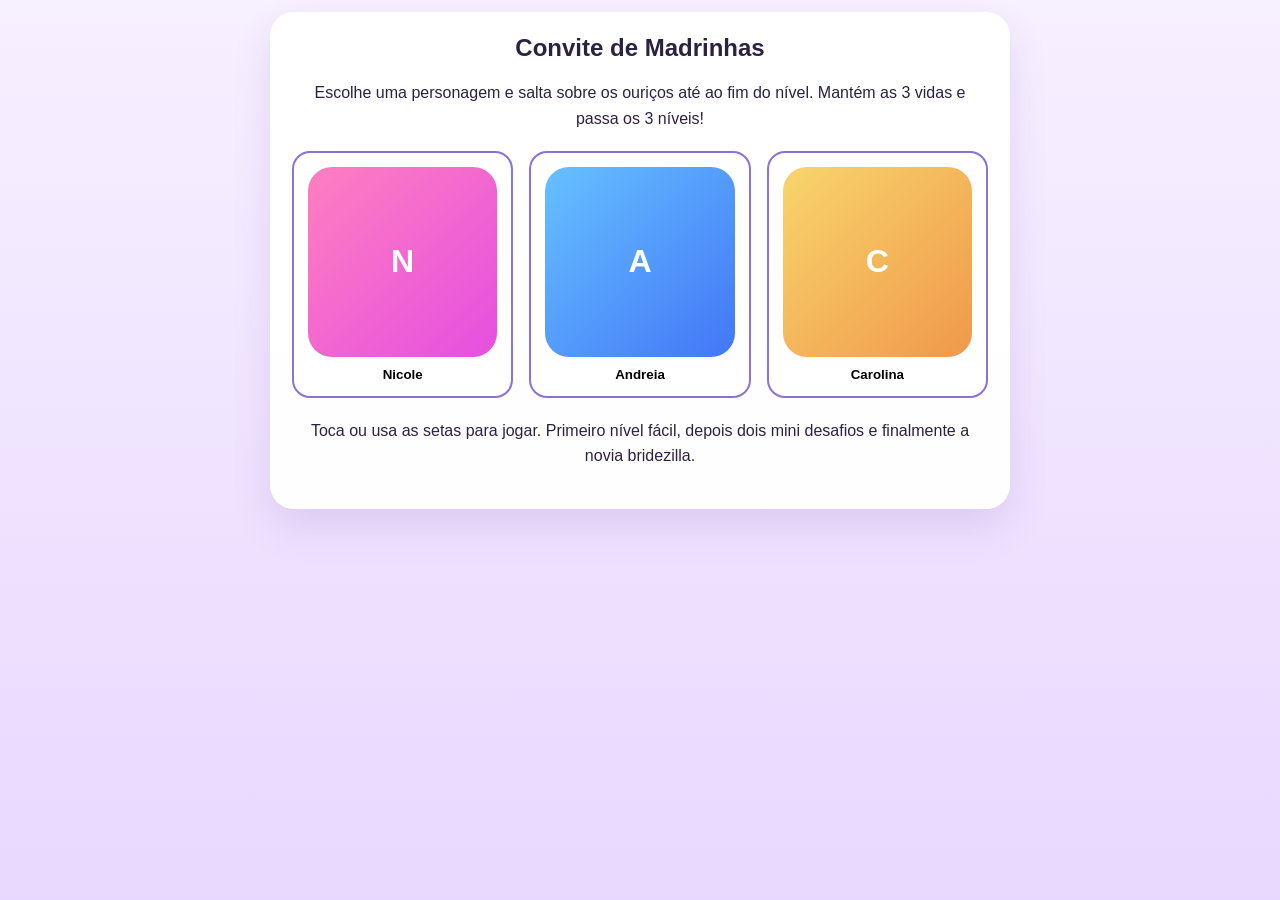
==== index.html @ b051f5a9 "Add files via upload" ====
<!DOCTYPE html>
<html lang="pt">
<head>
  <meta charset="UTF-8" />
  <meta name="viewport" content="width=device-width, initial-scale=1.0, maximum-scale=1.0, user-scalable=no" />
  <title>Convite Madrinhas</title>
  <link rel="stylesheet" href="style.css?v=2" />
</head>
<body>
  <main class="game-shell">
    <section id="screen-start" class="screen active">
      <div class="card">
        <h1>Convite de Madrinhas</h1>
        <p>Escolhe uma personagem e salta sobre os ouriços até ao fim do nível. Mantém as 3 vidas e passa os 3 níveis!</p>
        <div class="avatar-grid" id="character-select">
          <button class="avatar-button" data-character="Nicole">
            <div class="avatar avatar-nicole">N</div>
            <span>Nicole</span>
          </button>
          <button class="avatar-button" data-character="Andreia">
            <div class="avatar avatar-andreia">A</div>
            <span>Andreia</span>
          </button>
          <button class="avatar-button" data-character="Carolina">
            <div class="avatar avatar-carolina">C</div>
            <span>Carolina</span>
          </button>
        </div>
        <p class="hint">Toca ou usa as setas para jogar. Primeiro nível fácil, depois dois mini desafios e finalmente a novia bridezilla.</p>
      </div>
    </section>

    <section id="screen-game" class="screen">
      <div class="hud">
        <div><strong>Jogadora:</strong> <span id="player-name">-</span></div>
        <div><strong>Nível:</strong> <span id="level-number">1</span></div>
        <div><strong>Vidas:</strong> <span id="lives">3</span></div>
        <div><strong>Pontos:</strong> <span id="score">0</span></div>
      </div>
      <div id="level-background" class="level-background">
        <div class="photo-placeholder" id="photo-caption">Foto da noiva com a amiga</div>
        <div id="game-area" class="game-area">
          <div id="player" class="player"></div>
        </div>
      </div>
      <div class="controls">
        <button data-action="up">↑</button>
        <div>
          <button data-action="left">←</button>
          <button data-action="down">↓</button>
          <button data-action="right">→</button>
        </div>
      </div>
    </section>

    <section id="screen-message" class="screen">
      <div class="card message-card">
        <h2 id="message-title">Mensagem</h2>
        <p id="message-text">Texto do jogo</p>
        <div class="message-actions" id="message-actions"></div>
      </div>
    </section>
  </main>

  <script src="script.js?v=2"></script>
</body>
</html>
---- style.css ----
:root {
  color-scheme: light;
  font-family: 'Segoe UI', Tahoma, Geneva, Verdana, sans-serif;
  background: #f2eef8;
  color: #2d2140;
}
* {
  box-sizing: border-box;
}
body {
  margin: 0;
  min-height: 100vh;
  height: 100vh;
  display: flex;
  align-items: stretch;
  justify-content: center;
  padding: 0;
  background: linear-gradient(180deg, #f7f0ff 0%, #e8d8ff 100%);
}
.game-shell {
  width: min(100%, 760px);
  max-width: 760px;
  min-height: 100vh;
  display: flex;
  flex-direction: column;
  justify-content: flex-start;
  padding: 12px 10px 16px;
}
.screen {
  display: none;
}
.screen.active {
  display: block;
}
.card {
  background: rgba(255,255,255,.98);
  border-radius: 24px;
  padding: 22px;
  box-shadow: 0 18px 40px rgba(89,45,146,.12);
  text-align: center;
}
h1, h2 {
  margin: 0 0 18px;
}
p {
  margin: 0 0 18px;
  line-height: 1.6;
}
.avatar-grid {
  display: grid;
  grid-template-columns: repeat(3, minmax(0, 1fr));
  gap: 16px;
  margin: 20px 0;
}
.avatar-button {
  border: 2px solid #8b72d9;
  border-radius: 18px;
  background: #fff;
  padding: 14px;
  cursor: pointer;
  transition: transform .18s ease, box-shadow .18s ease, background .18s ease;
}
.avatar-button:hover,
.avatar-button:focus {
  transform: translateY(-2px);
  box-shadow: 0 10px 24px rgba(112,82,209,.16);
  background: #f9f5ff;
}
.avatar-button,
.controls button,
.message-actions button {
  touch-action: manipulation;
  -webkit-tap-highlight-color: transparent;
}
.avatar-button span {
  display: block;
  margin-top: 10px;
  font-weight: 700;
}
.avatar {
  width: 100%;
  aspect-ratio: 1;
  border-radius: 24px;
  display: grid;
  align-items: center;
  justify-items: center;
  font-size: 32px;
  color: white;
  font-weight: 800;
}
.avatar-nicole { background: linear-gradient(135deg, #ff7fbf, #e54fe0); }
.avatar-andreia { background: linear-gradient(135deg, #66c1ff, #4276f6); }
.avatar-carolina { background: linear-gradient(135deg, #f8d56c, #f0984b); }
.hud {
  display: flex;
  gap: 12px;
  flex-wrap: wrap;
  justify-content: space-between;
  margin-bottom: 14px;
  padding: 12px 16px;
  background: rgba(255,255,255,.88);
  border-radius: 18px;
  border: 1px solid rgba(141,115,255,.17);
}
.level-background {
  position: relative;
  min-height: calc(100vh - 220px);
  max-height: calc(100vh - 180px);
  border-radius: 24px;
  overflow: hidden;
  border: 2px solid rgba(142,112,235,.2);
  background: linear-gradient(135deg, #ffe5ff 0%, #f9f1ff 40%, #d7c5ff 100%);
}
.photo-placeholder {
  position: absolute;
  top: 14px;
  left: 14px;
  right: 14px;
  padding: 12px 16px;
  background: rgba(255,255,255,.92);
  border-radius: 18px;
  font-weight: 700;
  border: 1px solid rgba(141,115,255,.18);
  z-index: 10;
}
.game-area {
  position: relative;
  min-height: calc(100vh - 320px);
  width: 100%;
  margin-top: 70px;
  overflow: hidden;
  background: rgba(255,255,255,.48);
  border-radius: 22px;
  border: 1px dashed rgba(141,115,255,.22);
}
.world {
  position: absolute;
  top: 0;
  left: 0;
  height: 100%;
  transform: translateX(0);
  transition: transform 0.05s linear;
}
.player, .collectible, .obstacle, .boss, .mine, .spike, .goal, .platform {
  position: absolute;
  width: 52px;
  height: 52px;
  border-radius: 16px;
}
.player {
  width: 72px;
  height: 72px;
  background: radial-gradient(circle at top, #ffffff 0%, #f8e1ff 45%, #c285ff 100%);
  border: 3px solid #8a52d9;
  display: grid;
  place-items: center;
  border-radius: 50%;
  font-weight: 900;
  font-size: 28px;
  color: #2d1345;
  box-shadow: 0 16px 28px rgba(119, 63, 193, 0.2);
  z-index: 20;
}
.player-nicole {
  background: linear-gradient(135deg, #ff7fbf, #e54fe0);
  color: #fff;
  border-color: #d93ce8;
}
.player-andreia {
  background: linear-gradient(135deg, #66c1ff, #4276f6);
  color: #fff;
  border-color: #2f5fec;
}
.player-carolina {
  background: linear-gradient(135deg, #f8d56c, #f0984b);
  color: #4b2a0f;
  border-color: #e58134;
}
.platform {
  background: #8b72d9;
  height: 28px;
  border-radius: 14px;
}
.spike {
  width: 36px;
  height: 42px;
  background: #ff6f6f;
  border-radius: 14px 14px 0 0;
  text-align: center;
  font-size: 28px;
  display: grid;
  place-items: center;
}
.goal {
  width: 48px;
  height: 48px;
  background: #ffe15d;
  border: 2px solid #ffb84d;
  border-radius: 18px;
  display: grid;
  place-items: center;
  font-size: 24px;
}
.poster, .photo-frame {
  position: absolute;
  border-radius: 18px;
  background: rgba(255,255,255,0.9);
  box-shadow: 0 10px 22px rgba(0,0,0,0.08);
  border: 2px solid rgba(255,255,255,0.75);
}
.poster {
  width: 120px;
  height: 140px;
  background: linear-gradient(180deg, #fefefe 0%, #f8f3ff 100%);
}
.poster::before {
  content: '';
  position: absolute;
  top: 12px;
  left: 12px;
  right: 12px;
  height: 12px;
  background: #d3b9ff;
  border-radius: 8px;
}
.poster-text {
  position: absolute;
  bottom: 12px;
  left: 12px;
  right: 12px;
  font-size: 12px;
  line-height: 1.2;
  color: #4b2a70;
  text-align: center;
}
.photo-frame {
  width: 100px;
  height: 88px;
  border: 3px solid #ffffff;
  background: linear-gradient(135deg, #fdf3c8, #fff0c0);
}
.photo-frame::after {
  content: 'Foto';
  position: absolute;
  inset: 0;
  display: grid;
  place-items: center;
  font-size: 14px;
  color: #8a52d9;
  opacity: 0.8;
}
.red-carpet {
  position: absolute;
  left: 0;
  bottom: 0;
  width: 100%;
  height: 18px;
  background: linear-gradient(180deg, #d30000 0%, #8f0000 100%);
  box-shadow: inset 0 0 12px rgba(0,0,0,0.25);
}
.bride {
  width: 56px;
  height: 78px;
  border-radius: 24px;
  background: linear-gradient(180deg, #ffffff 0%, #f6f0ff 100%);
  border: 3px solid #ffe5f3;
  display: grid;
  place-items: center;
  font-size: 32px;
  color: #d73ce8;
  box-shadow: 0 12px 22px rgba(119, 63, 193, 0.18);
}
.collectible {
  background: linear-gradient(135deg, #fffc9f, #ffcad4);
  border: 2px dashed #ff8bbd;
}
.photo-block {
  width: 110px;
  height: 110px;
  position: absolute;
  border-radius: 20px;
  background: rgba(255,255,255,0.95);
  border: 2px solid rgba(141,115,255,.25);
  box-shadow: 0 10px 25px rgba(100, 51, 155, 0.12);
  color: #4b2a70;
  font-size: 12px;
  display: grid;
  place-items: center;
  text-align: center;
  padding: 12px;
}
.mine {
  background: linear-gradient(135deg, #ff6f6f, #d91266);
  border: 2px solid #a5335d;
  display: grid;
  place-items: center;
  font-size: 22px;
  z-index: 15;
}
.wall {
  position: absolute;
  background: linear-gradient(180deg, #9260df 0%, #6b3ec7 100%);
  border: 2px solid #5a27b6;
  border-radius: 12px;
  z-index: 10;
}
.spring {
  position: absolute;
  width: 44px;
  height: 18px;
  background: linear-gradient(180deg, #ffd84b 0%, #ffb400 100%);
  border-radius: 12px;
  border: 2px solid #e58b00;
  display: grid;
  place-items: center;
  font-size: 20px;
  color: #7a4200;
  z-index: 12;
}
.obstacle {
  background: linear-gradient(135deg, #f4b8ff, #c877e6);
  border: 2px solid #8f53d3;
}
.boss {
  width: 76px;
  height: 76px;
  border-radius: 22px;
  background: linear-gradient(135deg, #ff8b5d, #d9216b);
  border: 3px solid #7f1b52;
  display: grid;
  place-items: center;
  color: #fff;
  font-size: 14px;
  text-align: center;
  padding: 8px;
}
.controls {
  margin-top: 16px;
  display: grid;
  gap: 8px;
  justify-items: center;
}
.controls button {
  border: none;
  background: #8b72d9;
  color: white;
  width: 58px;
  height: 58px;
  border-radius: 16px;
  font-size: 22px;
  cursor: pointer;
  transition: transform .15s ease, background .15s ease;
}
.controls button:hover {
  transform: translateY(-2px);
  background: #7754d8;
}
.message-card {
  max-width: 520px;
}
.message-actions {
  display: flex;
  flex-wrap: wrap;
  gap: 12px;
  justify-content: center;
  margin-top: 18px;
}
.message-actions button {
  border: none;
  border-radius: 14px;
  padding: 14px 20px;
  background: #6b59f1;
  color: white;
  font-weight: 700;
  cursor: pointer;
}
.message-actions button.secondary {
  background: #d3c2ff;
  color: #3c2170;
}
@media (max-width: 640px) {
  body { padding: 0; }
  .game-shell { padding: 8px 8px 12px; }
  .card { padding: 16px; }
  .avatar-grid { grid-template-columns: 1fr; }
  .avatar-button { padding: 12px; }
  .hud { flex-direction: column; gap: 8px; }
  .hud div { font-size: 13px; }
  .level-background { min-height: calc(100vh - 240px); max-height: calc(100vh - 160px); }
  .photo-placeholder { font-size: 13px; padding: 10px 12px; }
  .game-area { min-height: calc(100vh - 360px); margin-top: 60px; }
  .player { width: 58px; height: 58px; font-size: 20px; }
  .photo-block { width: 86px; height: 86px; font-size: 10px; padding: 8px; }
  .mine { width: 44px; height: 44px; font-size: 18px; }
  .controls { gap: 10px; }
  .controls button { width: 72px; height: 72px; font-size: 22px; }
  .controls > div { display: grid; grid-template-columns: repeat(3, 1fr); gap: 6px; width: 100%; }
}
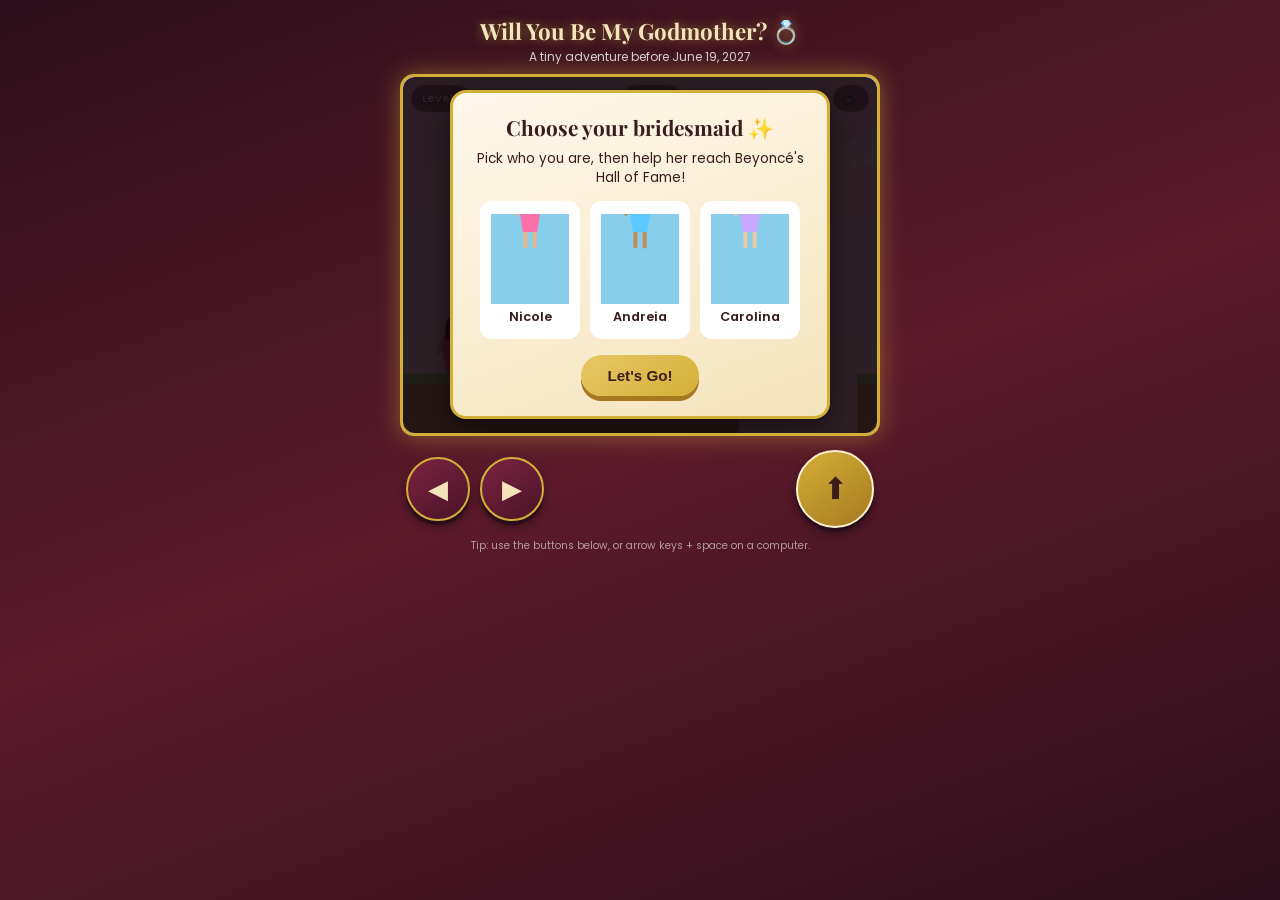
==== commit 05047523: "Rename godmother-quest.html to index.html" ====
--- a/index.html
+++ b/index.html
@@ -1,67 +1,784 @@
-<!DOCTYPE html>
-<html lang="pt">
-<head>
-  <meta charset="UTF-8" />
-  <meta name="viewport" content="width=device-width, initial-scale=1.0, maximum-scale=1.0, user-scalable=no" />
-  <title>Convite Madrinhas</title>
-  <link rel="stylesheet" href="style.css?v=2" />
-</head>
-<body>
-  <main class="game-shell">
-    <section id="screen-start" class="screen active">
-      <div class="card">
-        <h1>Convite de Madrinhas</h1>
-        <p>Escolhe uma personagem e salta sobre os ouriços até ao fim do nível. Mantém as 3 vidas e passa os 3 níveis!</p>
-        <div class="avatar-grid" id="character-select">
-          <button class="avatar-button" data-character="Nicole">
-            <div class="avatar avatar-nicole">N</div>
-            <span>Nicole</span>
-          </button>
-          <button class="avatar-button" data-character="Andreia">
-            <div class="avatar avatar-andreia">A</div>
-            <span>Andreia</span>
-          </button>
-          <button class="avatar-button" data-character="Carolina">
-            <div class="avatar avatar-carolina">C</div>
-            <span>Carolina</span>
-          </button>
-        </div>
-        <p class="hint">Toca ou usa as setas para jogar. Primeiro nível fácil, depois dois mini desafios e finalmente a novia bridezilla.</p>
-      </div>
-    </section>
-
-    <section id="screen-game" class="screen">
-      <div class="hud">
-        <div><strong>Jogadora:</strong> <span id="player-name">-</span></div>
-        <div><strong>Nível:</strong> <span id="level-number">1</span></div>
-        <div><strong>Vidas:</strong> <span id="lives">3</span></div>
-        <div><strong>Pontos:</strong> <span id="score">0</span></div>
-      </div>
-      <div id="level-background" class="level-background">
-        <div class="photo-placeholder" id="photo-caption">Foto da noiva com a amiga</div>
-        <div id="game-area" class="game-area">
-          <div id="player" class="player"></div>
-        </div>
-      </div>
-      <div class="controls">
-        <button data-action="up">↑</button>
-        <div>
-          <button data-action="left">←</button>
-          <button data-action="down">↓</button>
-          <button data-action="right">→</button>
-        </div>
-      </div>
-    </section>
-
-    <section id="screen-message" class="screen">
-      <div class="card message-card">
-        <h2 id="message-title">Mensagem</h2>
-        <p id="message-text">Texto do jogo</p>
-        <div class="message-actions" id="message-actions"></div>
-      </div>
-    </section>
-  </main>
-
-  <script src="script.js?v=2"></script>
-</body>
-</html>
+<!DOCTYPE html>
+<html lang="en">
+<head>
+<meta charset="UTF-8">
+<meta name="viewport" content="width=device-width, initial-scale=1.0, maximum-scale=1.0, user-scalable=no, viewport-fit=cover">
+<title>Will You Be My Godmother? 💍</title>
+<link rel="preconnect" href="https://fonts.googleapis.com">
+<link href="https://fonts.googleapis.com/css2?family=Playfair+Display:wght@600;700&family=Poppins:wght@400;600;700&display=swap" rel="stylesheet">
+<style>
+  :root{
+    --gold:#d4af37;
+    --gold-light:#f4e4bc;
+    --blush:#ffd6e8;
+    --deep:#3a1c1c;
+  }
+  *{box-sizing:border-box; -webkit-tap-highlight-color:transparent; user-select:none;}
+  html,body{
+    margin:0; padding:0; height:100%;
+    background:linear-gradient(160deg,#2b0f1a,#5c1a2b 50%,#2b0f1a);
+    font-family:'Poppins',sans-serif; color:#fff;
+    overflow:hidden; touch-action:none;
+  }
+  #app{
+    max-width:520px; margin:0 auto; height:100%;
+    display:flex; flex-direction:column; align-items:center;
+    justify-content:flex-start; position:relative;
+    padding:10px; min-height:100vh;
+  }
+  h1.title{
+    font-family:'Playfair Display',serif; font-size:1.4rem; text-align:center;
+    margin:6px 0 2px; color:var(--gold-light);
+    text-shadow:0 0 12px rgba(212,175,55,.6);
+  }
+  .subtitle{ font-size:.75rem; opacity:.8; text-align:center; margin-bottom:8px;}
+  #canvasWrap{
+    position:relative; width:100%; max-width:480px;
+    border-radius:14px; overflow:hidden;
+    border:3px solid var(--gold);
+    box-shadow:0 0 25px rgba(212,175,55,.45), inset 0 0 20px rgba(0,0,0,.4);
+  }
+  canvas{ display:block; width:100%; height:auto; background:#87ceeb; }
+  #hud{
+    position:absolute; top:8px; left:8px; right:8px;
+    display:flex; justify-content:space-between; align-items:center;
+    font-size:.7rem; font-weight:600; pointer-events:none;
+    text-shadow:0 1px 3px rgba(0,0,0,.7);
+  }
+  #hud .pill{
+    background:rgba(0,0,0,.45); border:1px solid rgba(212,175,55,.6);
+    padding:4px 10px; border-radius:20px;
+  }
+  #controls{
+    display:flex; justify-content:space-between; align-items:center;
+    width:100%; max-width:480px; margin-top:14px; padding:0 6px;
+  }
+  .dpad{ display:flex; gap:10px; }
+  .btn{
+    width:64px; height:64px; border-radius:50%;
+    background:linear-gradient(145deg,#7a2340,#4a1428);
+    border:2px solid var(--gold);
+    color:var(--gold-light); font-size:1.6rem;
+    display:flex; align-items:center; justify-content:center;
+    box-shadow:0 4px 0 #2b0c1a, 0 6px 10px rgba(0,0,0,.4);
+  }
+  .btn:active{ transform:translateY(3px); box-shadow:0 1px 0 #2b0c1a; }
+  .btn.jump{
+    width:78px; height:78px; font-size:1.9rem;
+    background:linear-gradient(145deg,var(--gold),#a6791f);
+    color:#3a1c1c; border-color:#fff4d6;
+  }
+  .hidden{ display:none !important; }
+  .overlay{
+    position:absolute; inset:0; z-index:20;
+    background:rgba(15,4,10,.88);
+    display:flex; flex-direction:column; align-items:center; justify-content:center;
+    padding:20px; text-align:center; gap:14px; border-radius:12px;
+  }
+  .card{
+    background:linear-gradient(160deg,#fff8ec,#f4e4bc);
+    color:#3a1c1c; border-radius:16px; padding:20px 18px;
+    width:100%; max-width:380px;
+    box-shadow:0 10px 30px rgba(0,0,0,.5);
+    border:3px solid var(--gold);
+  }
+  .card h2{ font-family:'Playfair Display',serif; margin:0 0 8px; font-size:1.3rem;}
+  .card p{ font-size:.85rem; line-height:1.4; margin:6px 0 14px;}
+  .charRow{ display:flex; gap:10px; justify-content:center; flex-wrap:wrap; }
+  .charCard{
+    background:#fff; border:3px solid transparent; border-radius:12px;
+    padding:10px 8px; width:100px; cursor:pointer;
+    transition:transform .15s, border-color .15s;
+  }
+  .charCard:active, .charCard.selected{ border-color:var(--gold); transform:scale(1.05); }
+  .charCard canvas{ width:100%; height:90px; }
+  .charCard span{ display:block; margin-top:4px; font-weight:600; font-size:.8rem; color:#3a1c1c;}
+  .goldBtn{
+    background:linear-gradient(145deg,#e8c766,var(--gold));
+    border:none; color:#3a1c1c; font-weight:700; font-size:.95rem;
+    padding:12px 26px; border-radius:30px; cursor:pointer;
+    box-shadow:0 5px 0 #a6791f;
+  }
+  .goldBtn:active{ transform:translateY(3px); box-shadow:0 2px 0 #a6791f; }
+  .polaroid{
+    background:#fff; padding:10px 10px 26px; border-radius:4px;
+    box-shadow:0 6px 14px rgba(0,0,0,.35); transform:rotate(-2deg);
+    width:210px; margin:0 auto 10px;
+  }
+  .polaroid .ph{
+    width:100%; height:150px; background:repeating-linear-gradient(45deg,#eee,#eee 10px,#f7f7f7 10px,#f7f7f7 20px);
+    border:2px dashed #c9a7ff; border-radius:2px;
+    display:flex; align-items:center; justify-content:center; flex-direction:column;
+    color:#9a86b3; font-size:.75rem; text-align:center; overflow:hidden;
+  }
+  .polaroid .ph img{ width:100%; height:100%; object-fit:cover; }
+  .polaroid .cap{ font-family:'Playfair Display',serif; font-size:.85rem; margin-top:8px; color:#3a1c1c;}
+  .letterBox{
+    background:#fffdf6; color:#3a1c1c; border-radius:6px;
+    padding:22px 20px; text-align:left; font-family:'Playfair Display',serif;
+    max-width:360px; box-shadow:0 12px 40px rgba(0,0,0,.5);
+    border:1px solid #e6d6a8;
+  }
+  .letterBox .sig{ text-align:right; margin-top:14px; font-style:italic; }
+  #startOverlay .charCard.selected{ border-color: var(--gold); }
+  #confettiWrap{ position:fixed; inset:0; pointer-events:none; overflow:hidden; z-index:50;}
+  .confetti{ position:absolute; top:-20px; font-size:1.4rem; animation:fall linear forwards; }
+  @keyframes fall{
+    to{ transform:translateY(110vh) rotate(360deg); opacity:.9; }
+  }
+  footer.tip{ font-size:.65rem; opacity:.55; margin-top:10px; text-align:center; padding-bottom:6px;}
+</style>
+</head>
+<body>
+<div id="app">
+  <h1 class="title">Will You Be My Godmother? 💍</h1>
+  <div class="subtitle">A tiny adventure before June 19, 2027</div>
+
+  <div id="canvasWrap">
+    <canvas id="game" width="480" height="360"></canvas>
+    <div id="hud">
+      <div class="pill" id="hudLevel">Level 1</div>
+      <div class="pill" id="hudPhotos">📷 0/4</div>
+      <div class="pill" id="muteBtn" style="pointer-events:auto; cursor:pointer;">🔊</div>
+    </div>
+
+    <!-- CHARACTER SELECT -->
+    <div class="overlay" id="startOverlay">
+      <div class="card">
+        <h2>Choose your bridesmaid ✨</h2>
+        <p>Pick who you are, then help her reach Beyoncé's Hall of Fame!</p>
+        <div class="charRow" id="charRow"></div>
+        <div style="margin-top:16px;">
+          <button class="goldBtn" id="startBtn" disabled>Let's Go!</button>
+        </div>
+      </div>
+    </div>
+
+    <!-- LEVEL INTRO -->
+    <div class="overlay hidden" id="introOverlay">
+      <div class="card">
+        <h2 id="introTitle">Level 1</h2>
+        <p id="introText"></p>
+        <button class="goldBtn" id="introBtn">Play</button>
+      </div>
+    </div>
+
+    <!-- PHOTO MODAL -->
+    <div class="overlay hidden" id="photoOverlay">
+      <div class="polaroid">
+        <div class="ph" id="photoPh">📷<br>Add photo here</div>
+        <div class="cap" id="photoCap">A sweet memory</div>
+      </div>
+      <button class="goldBtn" id="photoBtn">Keep Going 💕</button>
+    </div>
+
+    <!-- LEVEL COMPLETE -->
+    <div class="overlay hidden" id="completeOverlay">
+      <div class="card">
+        <h2>Level Complete! 🎉</h2>
+        <p id="completeText"></p>
+        <button class="goldBtn" id="completeBtn">Continue</button>
+      </div>
+    </div>
+
+    <!-- THE PROPOSAL LETTER -->
+    <div class="overlay hidden" id="letterOverlay">
+      <div class="letterBox">
+        <p>My dearest <b id="letterName">friend</b>,</p>
+        <p>Before I walk down the aisle, there's no one I'd rather have by my side.</p>
+        <p>Will you be my <b>godmother</b> on our wedding day —<br><b>June 19th, 2027</b>?</p>
+        <p class="sig">With all my love,<br>Your Beyoncé 👰🏽‍♀️💍</p>
+      </div>
+      <button class="goldBtn" id="yesBtn">Yes! I'd love to 💍</button>
+    </div>
+
+    <!-- FINALE -->
+    <div class="overlay hidden" id="finaleOverlay">
+      <div class="card">
+        <h2>She said YES! 🥂</h2>
+        <p id="finaleText"></p>
+        <button class="goldBtn" id="restartBtn">Play Again</button>
+      </div>
+    </div>
+  </div>
+
+  <div id="controls">
+    <div class="dpad">
+      <button class="btn" id="btnLeft">◀</button>
+      <button class="btn" id="btnRight">▶</button>
+    </div>
+    <button class="btn jump" id="btnJump">⬆</button>
+  </div>
+  <footer class="tip">Tip: use the buttons below, or arrow keys + space on a computer.</footer>
+</div>
+
+<div id="confettiWrap"></div>
+
+<script>
+/* =========================================================
+   EASY CUSTOMIZATION
+   Paste image URLs below to replace the "Add photo here"
+   placeholders once you have them. Leave "" to keep the
+   placeholder look. You can also change the wedding date
+   and bride's display name here.
+========================================================= */
+const WEDDING_DATE = "June 19th, 2027";
+const BRIDE_SIGNOFF = "Your Beyoncé";
+
+const PHOTO_URLS = {
+  p1:"", p2:"", p3:"", p4:"",   // Level 1 memories
+  p5:"", p6:"", p7:"", p8:""    // Level 2 memories
+};
+
+// Background music for each level. Leave "" for no music on that level.
+// Works with local files (e.g. "musica/nivel1.mp3") or full web links (mp3/ogg).
+const MUSIC_URLS = {
+  level1:"",
+  level2:"",
+  level3:""
+};
+const PHOTO_CAPTIONS = {
+  p1:"The day we met", p2:"Girls' trip 💕", p3:"Late night laughs",
+  p4:"Ride or die", p5:"Brunch besties", p6:"That one crazy night",
+  p7:"Always in my corner", p8:"Best of friends"
+};
+/* ========================================================= */
+
+const CHARACTERS = [
+  { id:'nicole',   name:'Nicole',   dress:'#ff6fa8', dress2:'#e0508a', hair:'#3b2314', skin:'#e8b48a' },
+  { id:'andreia',  name:'Andreia',  dress:'#5bc8ff', dress2:'#3aa8e0', hair:'#161616', skin:'#c98a5b' },
+  { id:'carolina', name:'Carolina', dress:'#c9a7ff', dress2:'#a67ee0', hair:'#7a4a20', skin:'#f0c9a0' }
+];
+
+let chosen = null;
+
+/* ---------- CHARACTER SELECT UI ---------- */
+const charRow = document.getElementById('charRow');
+CHARACTERS.forEach(c=>{
+  const div = document.createElement('div');
+  div.className = 'charCard';
+  div.dataset.id = c.id;
+  const cv = document.createElement('canvas');
+  cv.width = 100; cv.height = 90;
+  div.appendChild(cv);
+  const span = document.createElement('span');
+  span.textContent = c.name;
+  div.appendChild(span);
+  charRow.appendChild(div);
+  drawLadyPortrait(cv.getContext('2d'), c);
+  div.addEventListener('click', ()=>{
+    document.querySelectorAll('.charCard').forEach(x=>x.classList.remove('selected'));
+    div.classList.add('selected');
+    chosen = c;
+    document.getElementById('startBtn').disabled = false;
+  });
+});
+
+function drawLadyPortrait(ctx, c){
+  ctx.clearRect(0,0,100,90);
+  drawLady(ctx, 50, 20, c, 'right', 0, false);
+}
+
+document.getElementById('startBtn').addEventListener('click', ()=>{
+  if(!chosen) return;
+  document.getElementById('startOverlay').classList.add('hidden');
+  document.getElementById('letterName').textContent = chosen.name;
+  startLevel(0);
+});
+
+/* ---------- CANVAS / GAME SETUP ---------- */
+const canvas = document.getElementById('game');
+const ctx = canvas.getContext('2d');
+const W = canvas.width, H = canvas.height;
+const GROUND_Y = 300;
+const GRAVITY = 0.6;
+const JUMP_V = -12.5;
+const MOVE_SPEED = 3.4;
+
+function drawLady(ctx, x, y, c, facing, frame, walking){
+  // x,y = feet position (bottom center)
+  ctx.save();
+  ctx.translate(x,y);
+  const step = walking ? Math.sin(frame/5)*6 : 0;
+  // legs
+  ctx.strokeStyle = c.skin; ctx.lineWidth = 5; ctx.lineCap='round';
+  ctx.beginPath(); ctx.moveTo(-6,-2); ctx.lineTo(-6+step, 12); ctx.stroke();
+  ctx.beginPath(); ctx.moveTo(6,-2); ctx.lineTo(6-step, 12); ctx.stroke();
+  // dress (trapezoid)
+  ctx.fillStyle = c.dress;
+  ctx.beginPath();
+  ctx.moveTo(-9,-2); ctx.lineTo(9,-2); ctx.lineTo(15,-30); ctx.lineTo(-15,-30);
+  ctx.closePath(); ctx.fill();
+  ctx.fillStyle = c.dress2;
+  ctx.beginPath();
+  ctx.moveTo(-15,-30); ctx.lineTo(15,-30); ctx.lineTo(11,-38); ctx.lineTo(-11,-38);
+  ctx.closePath(); ctx.fill();
+  // arms
+  ctx.strokeStyle = c.skin; ctx.lineWidth = 4;
+  const armSwing = walking ? Math.sin(frame/5)*8 : 2;
+  ctx.beginPath(); ctx.moveTo(-13,-32); ctx.lineTo(-18, -22+armSwing); ctx.stroke();
+  ctx.beginPath(); ctx.moveTo(13,-32); ctx.lineTo(18, -22-armSwing); ctx.stroke();
+  // head
+  ctx.fillStyle = c.skin;
+  ctx.beginPath(); ctx.arc(0,-46,9,0,Math.PI*2); ctx.fill();
+  // hair
+  ctx.fillStyle = c.hair;
+  ctx.beginPath();
+  ctx.arc(0,-48,10,Math.PI*0.9,Math.PI*2.1);
+  ctx.fill();
+  ctx.fillRect(-10,-50,4,16);
+  ctx.fillRect(6,-50,4,16);
+  // face
+  ctx.fillStyle = '#3a1c1c';
+  const eyeX = facing==='right'? 2:-2;
+  ctx.beginPath(); ctx.arc(eyeX-2,-46,1,0,Math.PI*2); ctx.fill();
+  ctx.beginPath(); ctx.arc(eyeX+3,-46,1,0,Math.PI*2); ctx.fill();
+  ctx.strokeStyle='#c9455f'; ctx.lineWidth=1.2;
+  ctx.beginPath(); ctx.arc(eyeX,-43,2,0,Math.PI); ctx.stroke();
+  ctx.restore();
+}
+
+function drawBeyonce(ctx, x, y, glow){
+  ctx.save();
+  ctx.translate(x,y);
+  // sparkle aura
+  ctx.globalAlpha = 0.5 + Math.sin(glow/10)*0.2;
+  ctx.fillStyle = '#fff2c2';
+  ctx.beginPath(); ctx.arc(0,-30,42,0,Math.PI*2); ctx.fill();
+  ctx.globalAlpha = 1;
+  // dress
+  ctx.fillStyle = '#f7d774';
+  ctx.beginPath();
+  ctx.moveTo(-12,-2); ctx.lineTo(12,-2); ctx.lineTo(22,-34); ctx.lineTo(-22,-34);
+  ctx.closePath(); ctx.fill();
+  ctx.fillStyle = '#e0b93f';
+  ctx.beginPath();
+  ctx.moveTo(-22,-34); ctx.lineTo(22,-34); ctx.lineTo(15,-42); ctx.lineTo(-15,-42);
+  ctx.closePath(); ctx.fill();
+  // arms + ring hand raised
+  ctx.strokeStyle = '#8a5a34'; ctx.lineWidth = 5; ctx.lineCap='round';
+  ctx.beginPath(); ctx.moveTo(-15,-36); ctx.lineTo(-24,-52); ctx.stroke();
+  ctx.beginPath(); ctx.moveTo(15,-36); ctx.lineTo(20,-20); ctx.stroke();
+  // legs
+  ctx.beginPath(); ctx.moveTo(-6,-2); ctx.lineTo(-6,14); ctx.stroke();
+  ctx.beginPath(); ctx.moveTo(6,-2); ctx.lineTo(6,14); ctx.stroke();
+  // head
+  ctx.fillStyle = '#8a5a34';
+  ctx.beginPath(); ctx.arc(0,-52,10,0,Math.PI*2); ctx.fill();
+  ctx.fillStyle = '#1a1210';
+  ctx.beginPath(); ctx.arc(0,-58,11,Math.PI*0.9,Math.PI*2.1); ctx.fill();
+  ctx.fillRect(-11,-58,5,20); ctx.fillRect(6,-58,5,20);
+  // worried/stressed brows + small tear sparkle
+  ctx.strokeStyle='#1a1210'; ctx.lineWidth=1.4;
+  ctx.beginPath(); ctx.moveTo(-6,-56); ctx.lineTo(-2,-54); ctx.stroke();
+  ctx.beginPath(); ctx.moveTo(6,-56); ctx.lineTo(2,-54); ctx.stroke();
+  ctx.fillStyle='#3a1c1c';
+  ctx.beginPath(); ctx.arc(-3,-52,1,0,Math.PI*2); ctx.fill();
+  ctx.beginPath(); ctx.arc(3,-52,1,0,Math.PI*2); ctx.fill();
+  // ring with shine
+  ctx.save();
+  ctx.translate(-24,-52);
+  ctx.fillStyle='#ffd700';
+  ctx.beginPath(); ctx.arc(0,0,3,0,Math.PI*2); ctx.fill();
+  ctx.fillStyle='#eaf6ff';
+  ctx.beginPath(); ctx.moveTo(0,-8); ctx.lineTo(3,-3); ctx.lineTo(-3,-3); ctx.closePath(); ctx.fill();
+  const s = 2 + Math.sin(glow/4);
+  ctx.strokeStyle='#fff'; ctx.lineWidth=1;
+  ctx.beginPath(); ctx.moveTo(-6-s,-8); ctx.lineTo(6+s,-8-s); ctx.stroke();
+  ctx.beginPath(); ctx.moveTo(-2,-14-s); ctx.lineTo(2,-4); ctx.stroke();
+  ctx.restore();
+  ctx.restore();
+}
+
+/* ---------- LEVEL DEFINITIONS ---------- */
+function seg(x1,x2){ return {x:x1, y:GROUND_Y, w:x2-x1, h:60}; }
+
+const LEVELS = [
+  { // LEVEL 1
+    name:'Level 1 · The Invitation Begins',
+    intro:'Walk and jump your way through, collecting sweet memories along the way!',
+    bg:['#ffd6e8','#ffe9f2'],
+    width:1500,
+    platforms:[
+      seg(0,340), seg(460,760), seg(880,1500),
+      {x:560,y:220,w:100,h:16},
+      {x:1000,y:200,w:110,h:16},
+      {x:1200,y:250,w:90,h:16}
+    ],
+    photos:[ {x:200,y:GROUND_Y,key:'p1'}, {x:600,y:170,key:'p2'}, {x:1030,y:150,key:'p3'}, {x:1350,y:GROUND_Y,key:'p4'} ],
+    hearts:[ {x:120,y:GROUND_Y-10},{x:500,y:GROUND_Y-10},{x:950,y:GROUND_Y-10},{x:1400,y:GROUND_Y-10} ],
+    flagX:1460
+  },
+  { // LEVEL 2
+    name:'Level 2 · Best Friends Forever',
+    intro:"A few more jumps to go — you're almost ready for the big reveal!",
+    bg:['#c9e7ff','#e8f6ff'],
+    width:1800,
+    platforms:[
+      seg(0,300), seg(420,640), seg(760,900), seg(1040,1800),
+      {x:300,y:230,w:100,h:16},
+      {x:660,y:190,w:90,h:16},
+      {x:900,y:230,w:100,h:16},
+      {x:1150,y:200,w:100,h:16},
+      {x:1400,y:240,w:110,h:16}
+    ],
+    photos:[ {x:160,y:GROUND_Y,key:'p5'}, {x:690,y:160,key:'p6'}, {x:1180,y:170,key:'p7'}, {x:1650,y:GROUND_Y,key:'p8'} ],
+    hearts:[ {x:340,y:GROUND_Y-10},{x:800,y:GROUND_Y-10},{x:1250,y:GROUND_Y-10},{x:1700,y:GROUND_Y-10} ],
+    flagX:1750
+  },
+  { // LEVEL 3 - HALL OF FAME
+    name:'Level 3 · Hall of Fame',
+    intro:'Walk the red carpet all the way to the end...',
+    bg:['#3a0d16','#6e1626'],
+    width:1300,
+    platforms:[ seg(0,1300) ],
+    photos:[],
+    hearts:[ {x:150,y:GROUND_Y-10},{x:350,y:GROUND_Y-10},{x:550,y:GROUND_Y-10},{x:750,y:GROUND_Y-10},{x:950,y:GROUND_Y-10} ],
+    flagX:1180,
+    isFinale:true
+  }
+];
+
+let levelIndex = 0;
+let level = null;
+let player, camX, keys, photosCollected, heartsCollected, frame, gameRunning, glow;
+
+/* ---------- MUSIC ---------- */
+const bgMusic = new Audio();
+bgMusic.loop = true;
+bgMusic.volume = 0.55;
+let musicMuted = false;
+
+function playLevelMusic(i){
+  const key = 'level' + (i+1);
+  const url = MUSIC_URLS[key];
+  if(!url){ bgMusic.pause(); return; }
+  if(!bgMusic.src.endsWith(url)){
+    bgMusic.src = url;
+  }
+  if(!musicMuted){
+    bgMusic.play().catch(()=>{ /* browser blocked autoplay, will retry on next tap */ });
+  }
+}
+
+document.getElementById('muteBtn').addEventListener('click', ()=>{
+  musicMuted = !musicMuted;
+  document.getElementById('muteBtn').textContent = musicMuted ? '🔇' : '🔊';
+  if(musicMuted) bgMusic.pause();
+  else bgMusic.play().catch(()=>{});
+});
+
+function startLevel(i){
+  levelIndex = i;
+  level = LEVELS[i];
+  player = { x:40, y:GROUND_Y-1, w:26, h:48, vx:0, vy:0, grounded:true, facing:'right', checkX:40, checkY:GROUND_Y };
+  camX = 0; frame = 0; glow = 0;
+  photosCollected = level.photos.map(()=>false);
+  heartsCollected = level.hearts.map(()=>false);
+  gameRunning = false;
+
+  document.getElementById('hudLevel').textContent = level.name.split('·')[0].trim();
+  document.getElementById('hudPhotos').style.visibility = level.photos.length ? 'visible':'hidden';
+  document.getElementById('hudPhotos').textContent = '📷 0/' + level.photos.length;
+
+  document.getElementById('introTitle').textContent = level.name;
+  document.getElementById('introText').textContent = level.intro;
+  document.getElementById('introOverlay').classList.remove('hidden');
+}
+
+document.getElementById('introBtn').addEventListener('click', ()=>{
+  document.getElementById('introOverlay').classList.add('hidden');
+  playLevelMusic(levelIndex);
+  gameRunning = true;
+  requestAnimationFrame(loop);
+});
+
+/* ---------- INPUT ---------- */
+keys = { left:false, right:false, jump:false };
+function bindHold(el, key){
+  el.addEventListener('touchstart', e=>{ e.preventDefault(); keys[key]=true; },{passive:false});
+  el.addEventListener('touchend', e=>{ e.preventDefault(); keys[key]=false; },{passive:false});
+  el.addEventListener('mousedown', ()=> keys[key]=true);
+  el.addEventListener('mouseup', ()=> keys[key]=false);
+  el.addEventListener('mouseleave', ()=> keys[key]=false);
+}
+bindHold(document.getElementById('btnLeft'),'left');
+bindHold(document.getElementById('btnRight'),'right');
+bindHold(document.getElementById('btnJump'),'jump');
+
+window.addEventListener('keydown', e=>{
+  if(e.code==='ArrowLeft') keys.left=true;
+  if(e.code==='ArrowRight') keys.right=true;
+  if(e.code==='Space'||e.code==='ArrowUp') keys.jump=true;
+});
+window.addEventListener('keyup', e=>{
+  if(e.code==='ArrowLeft') keys.left=false;
+  if(e.code==='ArrowRight') keys.right=false;
+  if(e.code==='Space'||e.code==='ArrowUp') keys.jump=false;
+});
+
+/* ---------- GAME LOOP ---------- */
+function loop(){
+  if(!gameRunning) return;
+  frame++; glow++;
+  update();
+  render();
+  requestAnimationFrame(loop);
+}
+
+function update(){
+  const moving = keys.left || keys.right;
+  if(keys.left){ player.vx = -MOVE_SPEED; player.facing='left'; }
+  else if(keys.right){ player.vx = MOVE_SPEED; player.facing='right'; }
+  else player.vx = 0;
+
+  if(keys.jump && player.grounded){
+    player.vy = JUMP_V;
+    player.grounded = false;
+  }
+
+  player.vy += GRAVITY;
+  if(player.vy > 15) player.vy = 15;
+
+  player.x += player.vx;
+  player.x = Math.max(0, Math.min(level.width - player.w, player.x));
+
+  const prevBottom = player.y;
+  player.y += player.vy;
+
+  player.grounded = false;
+  for(const p of level.platforms){
+    const feetNow = player.y;
+    const feetPrev = prevBottom;
+    const withinX = player.x + player.w > p.x && player.x < p.x + p.w;
+    if(withinX && player.vy >= 0 && feetPrev <= p.y && feetNow >= p.y){
+      player.y = p.y;
+      player.vy = 0;
+      player.grounded = true;
+      player.checkX = player.x;
+      player.checkY = p.y;
+    }
+  }
+
+  if(player.y > H + 150){
+    player.x = player.checkX;
+    player.y = player.checkY;
+    player.vy = 0;
+  }
+
+  // photo pickups
+  level.photos.forEach((ph,i)=>{
+    if(photosCollected[i]) return;
+    const dx = (player.x+player.w/2) - ph.x;
+    const dy = (player.y - 20) - ph.y;
+    if(Math.abs(dx) < 26 && Math.abs(dy) < 34){
+      photosCollected[i] = true;
+      openPhoto(ph.key);
+    }
+  });
+
+  // hearts pickups
+  level.hearts.forEach((h,i)=>{
+    if(heartsCollected[i]) return;
+    const dx = (player.x+player.w/2) - h.x;
+    const dy = (player.y - 10) - h.y;
+    if(Math.abs(dx) < 20 && Math.abs(dy) < 20) heartsCollected[i] = true;
+  });
+
+  const cnt = photosCollected.filter(Boolean).length;
+  document.getElementById('hudPhotos').textContent = '📷 ' + cnt + '/' + level.photos.length;
+
+  // camera
+  camX = Math.max(0, Math.min(level.width - W, player.x - W/2));
+
+  // finale trigger
+  if(level.isFinale){
+    if(player.x + player.w/2 >= level.flagX - 20){
+      gameRunning = false;
+      showLetter();
+      return;
+    }
+  } else if(player.x + player.w >= level.flagX){
+    gameRunning = false;
+    showComplete();
+    return;
+  }
+}
+
+function openPhoto(key){
+  gameRunning = false;
+  const url = PHOTO_URLS[key];
+  const ph = document.getElementById('photoPh');
+  if(url){
+    ph.innerHTML = '<img src="'+url+'" alt="memory">';
+  } else {
+    ph.innerHTML = '📷<br>Add photo here';
+  }
+  document.getElementById('photoCap').textContent = PHOTO_CAPTIONS[key] || 'A sweet memory';
+  document.getElementById('photoOverlay').classList.remove('hidden');
+}
+document.getElementById('photoBtn').addEventListener('click', ()=>{
+  document.getElementById('photoOverlay').classList.add('hidden');
+  gameRunning = true;
+  requestAnimationFrame(loop);
+});
+
+function showComplete(){
+  document.getElementById('completeText').textContent =
+    'Great job, ' + chosen.name + '! On to the next step...';
+  document.getElementById('completeOverlay').classList.remove('hidden');
+}
+document.getElementById('completeBtn').addEventListener('click', ()=>{
+  document.getElementById('completeOverlay').classList.add('hidden');
+  startLevel(levelIndex+1);
+});
+
+function showLetter(){
+  document.getElementById('letterOverlay').classList.remove('hidden');
+}
+document.getElementById('yesBtn').addEventListener('click', ()=>{
+  document.getElementById('letterOverlay').classList.add('hidden');
+  document.getElementById('finaleText').textContent =
+    chosen.name + ' is officially a godmother! See you on ' + WEDDING_DATE + ' 💐';
+  document.getElementById('finaleOverlay').classList.remove('hidden');
+  launchConfetti();
+});
+document.getElementById('restartBtn').addEventListener('click', ()=>{
+  bgMusic.pause();
+  document.getElementById('finaleOverlay').classList.add('hidden');
+  document.getElementById('startOverlay').classList.remove('hidden');
+  document.querySelectorAll('.charCard').forEach(x=>x.classList.remove('selected'));
+  document.getElementById('startBtn').disabled = true;
+  chosen = null;
+});
+
+function launchConfetti(){
+  const wrap = document.getElementById('confettiWrap');
+  const bits = ['💐','🎉','💍','✨','🥂','👑'];
+  for(let i=0;i<50;i++){
+    setTimeout(()=>{
+      const el = document.createElement('div');
+      el.className = 'confetti';
+      el.textContent = bits[Math.floor(Math.random()*bits.length)];
+      el.style.left = Math.random()*100 + 'vw';
+      el.style.animationDuration = (2.5 + Math.random()*2) + 's';
+      el.style.fontSize = (1 + Math.random()*1.2) + 'rem';
+      wrap.appendChild(el);
+      setTimeout(()=>el.remove(), 5000);
+    }, i*80);
+  }
+}
+
+/* ---------- RENDER ---------- */
+function render(){
+  // background
+  const grad = ctx.createLinearGradient(0,0,0,H);
+  grad.addColorStop(0, level.bg[0]);
+  grad.addColorStop(1, level.bg[1]);
+  ctx.fillStyle = grad;
+  ctx.fillRect(0,0,W,H);
+
+  if(level.isFinale){
+    renderRedCarpetBG();
+  } else {
+    renderCloudsBG();
+  }
+
+  ctx.save();
+  ctx.translate(-camX,0);
+
+  // platforms
+  level.platforms.forEach(p=>{
+    if(level.isFinale){
+      ctx.fillStyle = '#7a0f22';
+      ctx.fillRect(p.x,p.y,p.w,H-p.y);
+      ctx.fillStyle = '#c81c3f';
+      ctx.fillRect(p.x,p.y,p.w,10);
+      // gold trim
+      ctx.fillStyle = 'rgba(212,175,55,.6)';
+      for(let gx=p.x; gx<p.x+p.w; gx+=40) ctx.fillRect(gx,p.y-4,20,4);
+    } else {
+      ctx.fillStyle = '#8bd67a';
+      ctx.fillRect(p.x,p.y,p.w,10);
+      ctx.fillStyle = '#c99a5b';
+      ctx.fillRect(p.x,p.y+10,p.w,H-p.y-10);
+    }
+  });
+
+  // hearts
+  level.hearts.forEach((h,i)=>{
+    if(heartsCollected[i]) return;
+    ctx.font = '20px serif';
+    ctx.fillText(level.isFinale ? '✨' : '💗', h.x-10, h.y - Math.sin(frame/10+i)*4);
+  });
+
+  // photos
+  level.photos.forEach((ph,i)=>{
+    if(photosCollected[i]) return;
+    ctx.save();
+    ctx.translate(ph.x, ph.y - 20);
+    ctx.rotate(Math.sin(frame/20)*0.05);
+    ctx.fillStyle = '#fff';
+    ctx.fillRect(-14,-16,28,32);
+    ctx.strokeStyle = '#c9a7ff';
+    ctx.strokeRect(-14,-16,28,32);
+    ctx.font = '16px serif';
+    ctx.fillStyle = '#c9a7ff';
+    ctx.fillText('📷', -8, -2);
+    ctx.restore();
+  });
+
+  // flag / Beyonce
+  if(level.isFinale){
+    drawBeyonce(ctx, level.flagX, GROUND_Y, glow);
+  } else {
+    ctx.save();
+    ctx.translate(level.flagX, GROUND_Y);
+    ctx.strokeStyle = '#7a5230'; ctx.lineWidth = 4;
+    ctx.beginPath(); ctx.moveTo(0,0); ctx.lineTo(0,-60); ctx.stroke();
+    ctx.fillStyle = '#ff6fa8';
+    ctx.beginPath(); ctx.moveTo(0,-60); ctx.lineTo(28,-50); ctx.lineTo(0,-40); ctx.closePath(); ctx.fill();
+    ctx.restore();
+  }
+
+  // player
+  drawLady(ctx, player.x+player.w/2, player.y, chosen, player.facing, frame, player.vx!==0);
+
+  ctx.restore();
+}
+
+function renderCloudsBG(){
+  ctx.fillStyle = 'rgba(255,255,255,.7)';
+  for(let i=0;i<4;i++){
+    const cx = ((i*180) - (camX*0.3) % 720 + 720) % (W+200) - 100;
+    const cy = 40 + (i%2)*30;
+    ctx.beginPath();
+    ctx.arc(cx,cy,20,0,Math.PI*2);
+    ctx.arc(cx+22,cy+6,16,0,Math.PI*2);
+    ctx.arc(cx-20,cy+8,14,0,Math.PI*2);
+    ctx.fill();
+  }
+}
+function renderRedCarpetBG(){
+  // spotlights
+  for(let i=0;i<3;i++){
+    const sx = ((i*220) - (camX*0.4) % 660 + 660) % (W+200);
+    const grd = ctx.createRadialGradient(sx,0,10,sx,0,180);
+    grd.addColorStop(0,'rgba(255,244,200,.25)');
+    grd.addColorStop(1,'rgba(255,244,200,0)');
+    ctx.fillStyle = grd;
+    ctx.beginPath(); ctx.moveTo(sx,0); ctx.arc(sx,0,180,0,Math.PI); ctx.fill();
+  }
+}
+
+/* initial idle draw */
+level = LEVELS[0];
+chosen = CHARACTERS[0];
+player = { x:40, y:GROUND_Y-1, w:26, h:48, vx:0, vy:0, grounded:true, facing:'right' };
+camX=0; frame=0; glow=0;
+photosCollected = level.photos.map(()=>false);
+heartsCollected = level.hearts.map(()=>false);
+render();
+</script>
+</body>
+</html>
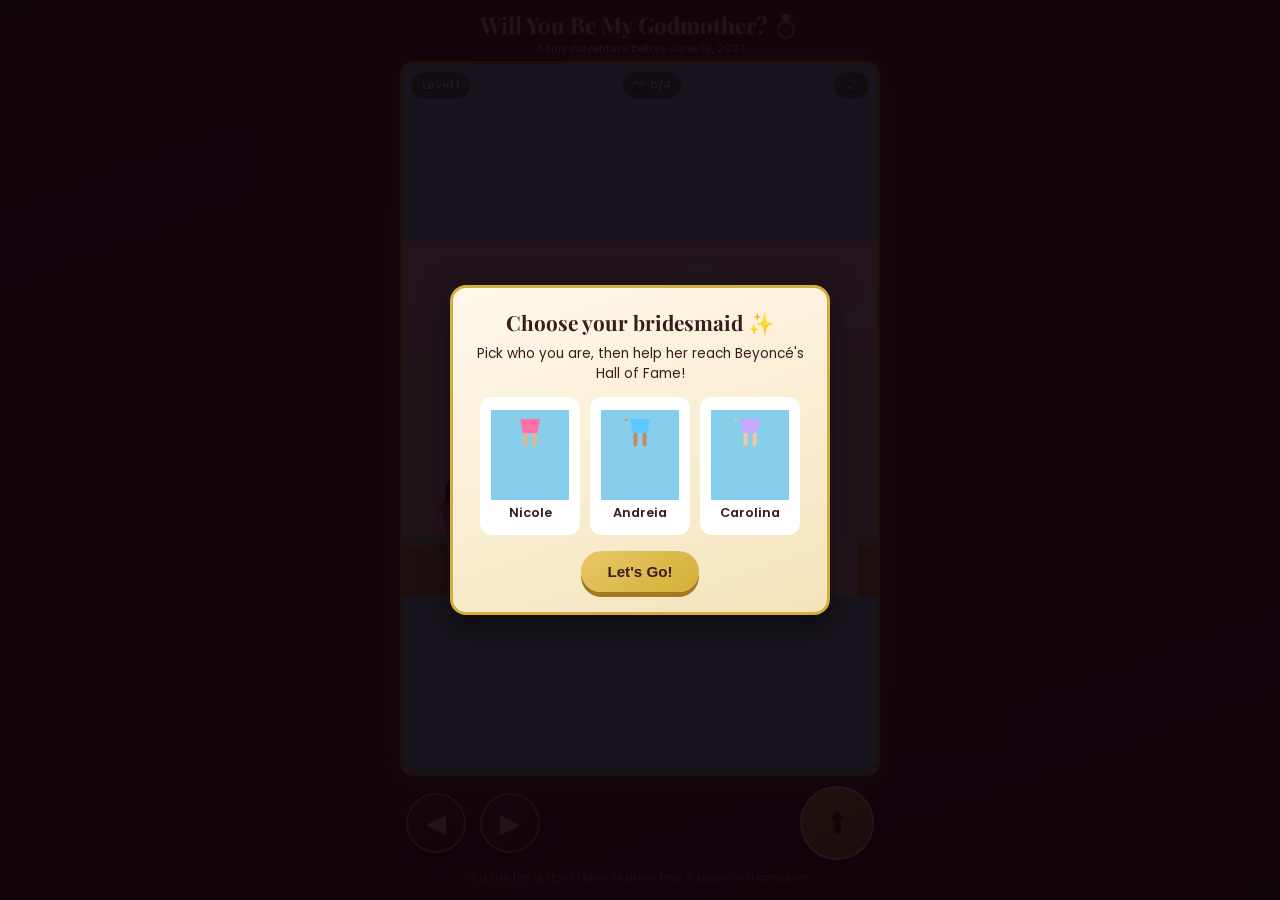
==== commit fdc66ae9: "Add files via upload" ====
--- a/index.html
+++ b/index.html
@@ -19,26 +19,31 @@
     background:linear-gradient(160deg,#2b0f1a,#5c1a2b 50%,#2b0f1a);
     font-family:'Poppins',sans-serif; color:#fff;
     overflow:hidden; touch-action:none;
+    overscroll-behavior:none;
   }
   #app{
-    max-width:520px; margin:0 auto; height:100%;
+    max-width:520px; margin:0 auto;
+    height:100vh; height:100dvh;
     display:flex; flex-direction:column; align-items:center;
     justify-content:flex-start; position:relative;
-    padding:10px; min-height:100vh;
+    padding:max(8px, env(safe-area-inset-top)) 10px calc(8px + env(safe-area-inset-bottom));
   }
   h1.title{
-    font-family:'Playfair Display',serif; font-size:1.4rem; text-align:center;
-    margin:6px 0 2px; color:var(--gold-light);
+    font-family:'Playfair Display',serif; font-size:clamp(1rem,4.5vw,1.4rem); text-align:center;
+    margin:2px 0 0; color:var(--gold-light);
     text-shadow:0 0 12px rgba(212,175,55,.6);
-  }
-  .subtitle{ font-size:.75rem; opacity:.8; text-align:center; margin-bottom:8px;}
+    flex:0 0 auto;
+  }
+  .subtitle{ font-size:.7rem; opacity:.8; text-align:center; margin-bottom:4px; flex:0 0 auto;}
   #canvasWrap{
     position:relative; width:100%; max-width:480px;
+    flex:1 1 auto; min-height:0;
+    display:flex; align-items:center; justify-content:center;
     border-radius:14px; overflow:hidden;
     border:3px solid var(--gold);
     box-shadow:0 0 25px rgba(212,175,55,.45), inset 0 0 20px rgba(0,0,0,.4);
   }
-  canvas{ display:block; width:100%; height:auto; background:#87ceeb; }
+  canvas{ display:block; width:100%; height:100%; object-fit:contain; background:#87ceeb; touch-action:none; }
   #hud{
     position:absolute; top:8px; left:8px; right:8px;
     display:flex; justify-content:space-between; align-items:center;
@@ -51,29 +56,38 @@
   }
   #controls{
     display:flex; justify-content:space-between; align-items:center;
-    width:100%; max-width:480px; margin-top:14px; padding:0 6px;
-  }
-  .dpad{ display:flex; gap:10px; }
+    width:100%; max-width:480px; flex:0 0 auto;
+    margin-top:10px; padding:0 6px;
+  }
+  .dpad{ display:flex; gap:14px; }
   .btn{
-    width:64px; height:64px; border-radius:50%;
+    width:60px; height:60px; border-radius:50%;
     background:linear-gradient(145deg,#7a2340,#4a1428);
     border:2px solid var(--gold);
     color:var(--gold-light); font-size:1.6rem;
     display:flex; align-items:center; justify-content:center;
     box-shadow:0 4px 0 #2b0c1a, 0 6px 10px rgba(0,0,0,.4);
+    touch-action:none;
   }
   .btn:active{ transform:translateY(3px); box-shadow:0 1px 0 #2b0c1a; }
   .btn.jump{
-    width:78px; height:78px; font-size:1.9rem;
+    width:74px; height:74px; font-size:1.9rem;
     background:linear-gradient(145deg,var(--gold),#a6791f);
     color:#3a1c1c; border-color:#fff4d6;
   }
+  footer.tip{ flex:0 0 auto; }
+  @media (max-height:640px){
+    .subtitle{ display:none; }
+    footer.tip{ display:none; }
+  }
   .hidden{ display:none !important; }
   .overlay{
-    position:absolute; inset:0; z-index:20;
-    background:rgba(15,4,10,.88);
+    position:fixed; inset:0; z-index:100;
+    background:rgba(15,4,10,.92);
     display:flex; flex-direction:column; align-items:center; justify-content:center;
-    padding:20px; text-align:center; gap:14px; border-radius:12px;
+    padding:max(20px, env(safe-area-inset-top)) 16px calc(20px + env(safe-area-inset-bottom));
+    text-align:center; gap:14px; border-radius:0;
+    overflow-y:auto; -webkit-overflow-scrolling:touch;
   }
   .card{
     background:linear-gradient(160deg,#fff8ec,#f4e4bc);
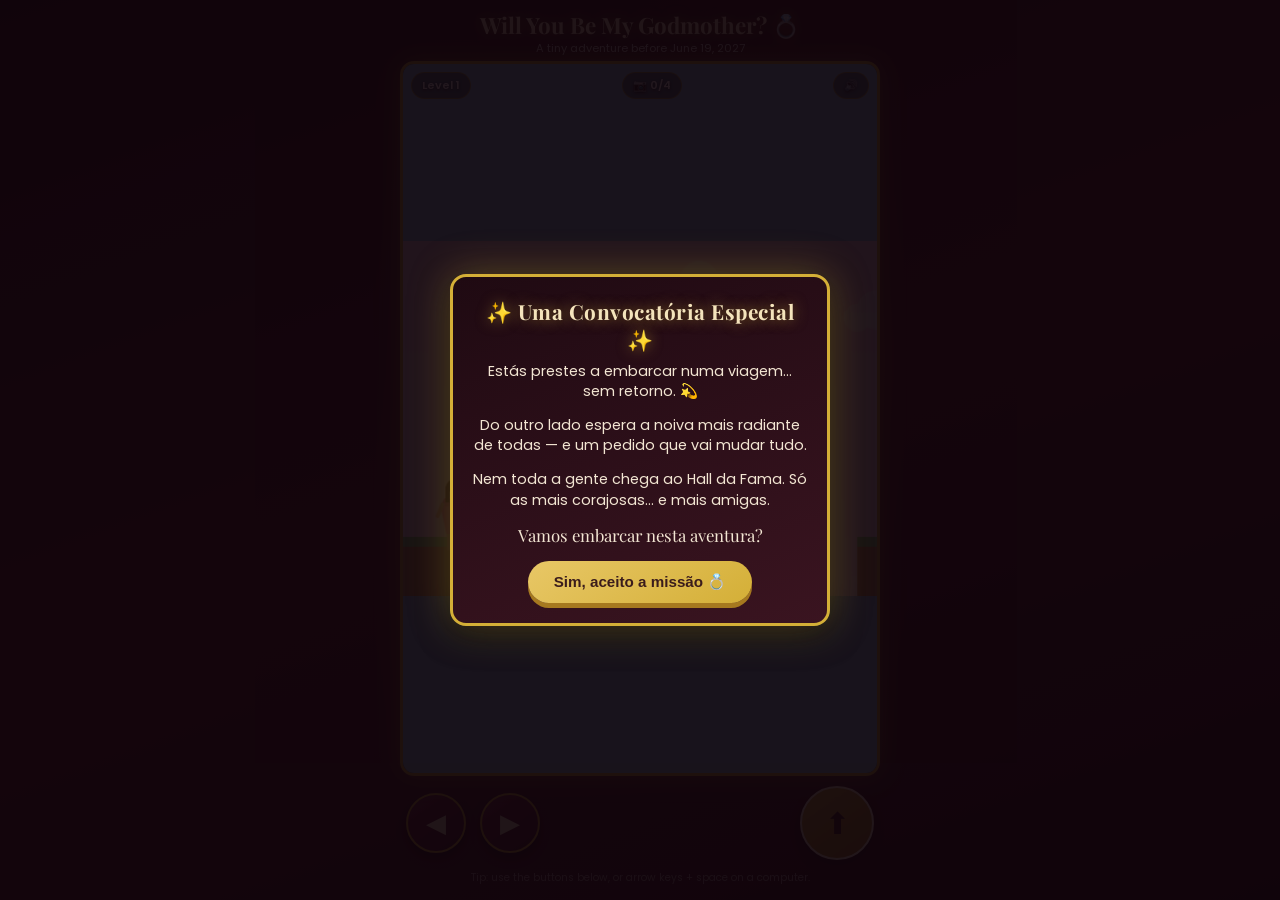
==== commit c89c7244: "Add files via upload" ====
--- a/index.html
+++ b/index.html
@@ -135,6 +135,29 @@
   }
   .letterBox .sig{ text-align:right; margin-top:14px; font-style:italic; }
   #startOverlay .charCard.selected{ border-color: var(--gold); }
+
+  /* ---- Story intro ---- */
+  .story-card{
+    background:linear-gradient(160deg,#1f0a12,#3a1420);
+    color:var(--gold-light); border-color:var(--gold);
+    box-shadow:0 0 40px rgba(212,175,55,.35), 0 10px 30px rgba(0,0,0,.6);
+  }
+  .story-card h2{
+    color:var(--gold-light);
+    text-shadow:0 0 14px rgba(212,175,55,.6);
+    letter-spacing:.5px;
+  }
+  .story-card p{ color:#f3e6d3; font-size:.9rem; }
+  .story-line{ opacity:0; animation:fadeInUp .9s ease forwards; }
+  @keyframes fadeInUp{
+    from{ opacity:0; transform:translateY(12px); }
+    to{ opacity:1; transform:translateY(0); }
+  }
+  @keyframes shimmer{
+    0%,100%{ text-shadow:0 0 10px rgba(212,175,55,.5); }
+    50%{ text-shadow:0 0 22px rgba(212,175,55,.95); }
+  }
+  #storyQuestion{ animation:fadeInUp .9s ease forwards, shimmer 2s ease-in-out infinite 4.2s; font-family:'Playfair Display',serif; font-size:1.05rem; }
   #confettiWrap{ position:fixed; inset:0; pointer-events:none; overflow:hidden; z-index:50;}
   .confetti{ position:absolute; top:-20px; font-size:1.4rem; animation:fall linear forwards; }
   @keyframes fall{
@@ -156,8 +179,20 @@
       <div class="pill" id="muteBtn" style="pointer-events:auto; cursor:pointer;">🔊</div>
     </div>
 
+    <!-- STORY INTRO -->
+    <div class="overlay" id="storyOverlay">
+      <div class="card story-card">
+        <h2 class="story-line" style="animation-delay:.2s">✨ Uma Convocatória Especial ✨</h2>
+        <p class="story-line" style="animation-delay:1.1s">Estás prestes a embarcar numa viagem... sem retorno. 💫</p>
+        <p class="story-line" style="animation-delay:2s">Do outro lado espera a noiva mais radiante de todas — e um pedido que vai mudar tudo.</p>
+        <p class="story-line" style="animation-delay:2.9s">Nem toda a gente chega ao Hall da Fama. Só as mais corajosas... e mais amigas.</p>
+        <p class="story-line" id="storyQuestion" style="animation-delay:3.8s">Vamos embarcar nesta aventura?</p>
+        <button class="goldBtn story-line" id="storyBtn" style="animation-delay:4.6s">Sim, aceito a missão 💍</button>
+      </div>
+    </div>
+
     <!-- CHARACTER SELECT -->
-    <div class="overlay" id="startOverlay">
+    <div class="overlay hidden" id="startOverlay">
       <div class="card">
         <h2>Choose your bridesmaid ✨</h2>
         <p>Pick who you are, then help her reach Beyoncé's Hall of Fame!</p>
@@ -265,6 +300,12 @@
 ];
 
 let chosen = null;
+
+/* ---------- STORY INTRO ---------- */
+document.getElementById('storyBtn').addEventListener('click', ()=>{
+  document.getElementById('storyOverlay').classList.add('hidden');
+  document.getElementById('startOverlay').classList.remove('hidden');
+});
 
 /* ---------- CHARACTER SELECT UI ---------- */
 const charRow = document.getElementById('charRow');
@@ -557,6 +598,22 @@
   player.x += player.vx;
   player.x = Math.max(0, Math.min(level.width - player.w, player.x));
 
+  // Horizontal collision: block movement into the side of a platform/mountain
+  // (must be jumped over, not walked through)
+  if(player.vx !== 0){
+    const pTop = player.y - player.h;
+    const pBottom = player.y;
+    for(const p of level.platforms){
+      const solidTop = p.y;
+      const overlapY = pBottom > solidTop + 1 && pTop < H + 50;
+      if(!overlapY) continue;
+      const overlapX = player.x + player.w > p.x && player.x < p.x + p.w;
+      if(!overlapX) continue;
+      if(player.vx > 0) player.x = p.x - player.w;
+      else player.x = p.x + p.w;
+    }
+  }
+
   const prevBottom = player.y;
   player.y += player.vy;
 
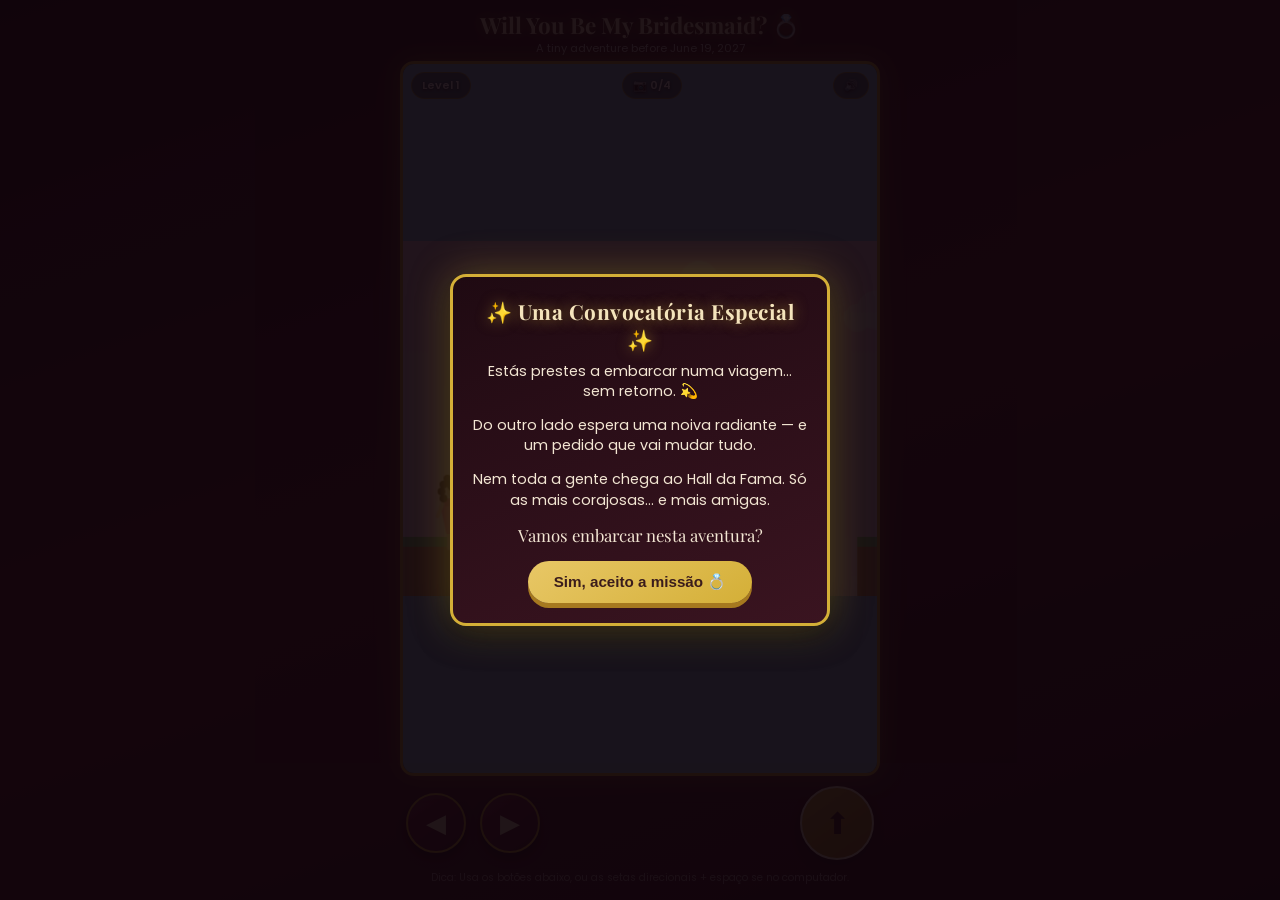
==== commit 7dd559bc: "Add files via upload" ====
--- a/index.html
+++ b/index.html
@@ -3,7 +3,7 @@
 <head>
 <meta charset="UTF-8">
 <meta name="viewport" content="width=device-width, initial-scale=1.0, maximum-scale=1.0, user-scalable=no, viewport-fit=cover">
-<title>Will You Be My Godmother? 💍</title>
+<title>Will You Be My Bridesmaid? 💍</title>
 <link rel="preconnect" href="https://fonts.googleapis.com">
 <link href="https://fonts.googleapis.com/css2?family=Playfair+Display:wght@600;700&family=Poppins:wght@400;600;700&display=swap" rel="stylesheet">
 <style>
@@ -168,7 +168,7 @@
 </head>
 <body>
 <div id="app">
-  <h1 class="title">Will You Be My Godmother? 💍</h1>
+  <h1 class="title">Will You Be My Bridesmaid? 💍</h1>
   <div class="subtitle">A tiny adventure before June 19, 2027</div>
 
   <div id="canvasWrap">
@@ -184,7 +184,7 @@
       <div class="card story-card">
         <h2 class="story-line" style="animation-delay:.2s">✨ Uma Convocatória Especial ✨</h2>
         <p class="story-line" style="animation-delay:1.1s">Estás prestes a embarcar numa viagem... sem retorno. 💫</p>
-        <p class="story-line" style="animation-delay:2s">Do outro lado espera a noiva mais radiante de todas — e um pedido que vai mudar tudo.</p>
+        <p class="story-line" style="animation-delay:2s">Do outro lado espera uma noiva radiante — e um pedido que vai mudar tudo.</p>
         <p class="story-line" style="animation-delay:2.9s">Nem toda a gente chega ao Hall da Fama. Só as mais corajosas... e mais amigas.</p>
         <p class="story-line" id="storyQuestion" style="animation-delay:3.8s">Vamos embarcar nesta aventura?</p>
         <button class="goldBtn story-line" id="storyBtn" style="animation-delay:4.6s">Sim, aceito a missão 💍</button>
@@ -194,11 +194,11 @@
     <!-- CHARACTER SELECT -->
     <div class="overlay hidden" id="startOverlay">
       <div class="card">
-        <h2>Choose your bridesmaid ✨</h2>
-        <p>Pick who you are, then help her reach Beyoncé's Hall of Fame!</p>
+        <h2>Escolhe a tua personagem ✨</h2>
+        <p>Escolhe a tua personagem, e tenta chegar ao Hall da Fama!</p>
         <div class="charRow" id="charRow"></div>
         <div style="margin-top:16px;">
-          <button class="goldBtn" id="startBtn" disabled>Let's Go!</button>
+          <button class="goldBtn" id="startBtn" disabled>Vamos!</button>
         </div>
       </div>
     </div>
@@ -208,7 +208,7 @@
       <div class="card">
         <h2 id="introTitle">Level 1</h2>
         <p id="introText"></p>
-        <button class="goldBtn" id="introBtn">Play</button>
+        <button class="goldBtn" id="introBtn">Jogar</button>
       </div>
     </div>
 
@@ -218,35 +218,35 @@
         <div class="ph" id="photoPh">📷<br>Add photo here</div>
         <div class="cap" id="photoCap">A sweet memory</div>
       </div>
-      <button class="goldBtn" id="photoBtn">Keep Going 💕</button>
+      <button class="goldBtn" id="photoBtn">Keep going 💕</button>
     </div>
 
     <!-- LEVEL COMPLETE -->
     <div class="overlay hidden" id="completeOverlay">
       <div class="card">
-        <h2>Level Complete! 🎉</h2>
+        <h2>Nível completo! 🎉</h2>
         <p id="completeText"></p>
-        <button class="goldBtn" id="completeBtn">Continue</button>
+        <button class="goldBtn" id="completeBtn">Continuar</button>
       </div>
     </div>
 
     <!-- THE PROPOSAL LETTER -->
     <div class="overlay hidden" id="letterOverlay">
       <div class="letterBox">
-        <p>My dearest <b id="letterName">friend</b>,</p>
-        <p>Before I walk down the aisle, there's no one I'd rather have by my side.</p>
-        <p>Will you be my <b>godmother</b> on our wedding day —<br><b>June 19th, 2027</b>?</p>
-        <p class="sig">With all my love,<br>Your Beyoncé 👰🏽‍♀️💍</p>
+        <p>Minha querida <b id="letterName">friend</b>,</p>
+        <p>Não posso chegar ao altar sem a tua companhia.</p>
+        <p>Aceitas ser minha <b>madrinha de casamento</b> — <b>19 de Junho de 2027</b>?</p>
+        <p class="sig">Com todo o carinho e amizade,<br>Paula 👰🏽‍♀️💍</p>
       </div>
-      <button class="goldBtn" id="yesBtn">Yes! I'd love to 💍</button>
+      <button class="goldBtn" id="yesBtn">Claro que sim! 💍</button>
     </div>
 
     <!-- FINALE -->
     <div class="overlay hidden" id="finaleOverlay">
       <div class="card">
-        <h2>She said YES! 🥂</h2>
+        <h2>Ela disse SIM! 🥂</h2>
         <p id="finaleText"></p>
-        <button class="goldBtn" id="restartBtn">Play Again</button>
+        <button class="goldBtn" id="restartBtn">Vamos repetir</button>
       </div>
     </div>
   </div>
@@ -258,7 +258,7 @@
     </div>
     <button class="btn jump" id="btnJump">⬆</button>
   </div>
-  <footer class="tip">Tip: use the buttons below, or arrow keys + space on a computer.</footer>
+  <footer class="tip">Dica: Usa os botões abaixo, ou as setas direcionais + espaço se no computador.</footer>
 </div>
 
 <div id="confettiWrap"></div>
@@ -271,12 +271,15 @@
    placeholder look. You can also change the wedding date
    and bride's display name here.
 ========================================================= */
-const WEDDING_DATE = "June 19th, 2027";
-const BRIDE_SIGNOFF = "Your Beyoncé";
-
+const WEDDING_DATE = "19 de Junho de 2027";
+const BRIDE_SIGNOFF = "Paula";
+
+// Each bridesmaid sees her own set of memories. Fill in the URL/path for
+// each photo under her name. Leave "" to keep the placeholder look.
 const PHOTO_URLS = {
-  p1:"", p2:"", p3:"", p4:"",   // Level 1 memories
-  p5:"", p6:"", p7:"", p8:""    // Level 2 memories
+  nicole:   { p1:"", p2:"", p3:"", p4:"",   p5:"", p6:"", p7:"", p8:"" },
+  andreia:  { p1:"[data-uri]", p2:"[data-uri]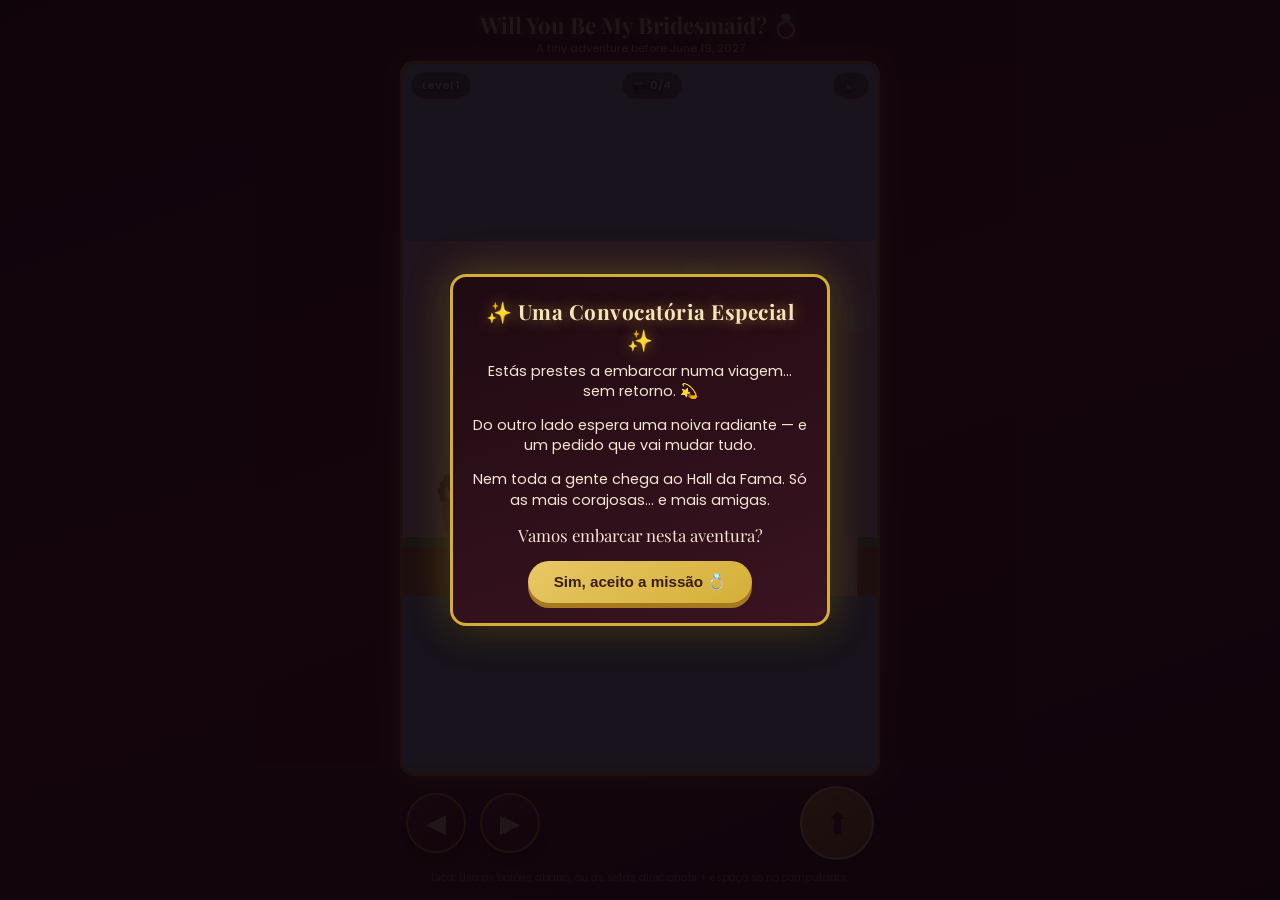
==== commit 7ac3ae3c: "Add files via upload" ====
--- a/index.html
+++ b/index.html
@@ -303,6 +303,21 @@
     p5:"Brunch besties", p6:"Uma aventura louca", p7:"Sempre lá", p8:"Melhor das amigas"
   }
 };
+
+// Level 3 (Hall of Fame) wall photos — shown on the wall as each bridesmaid
+// walks the red carpet. Personalized per character: leave the array empty
+// ([]) for a character to show no wall photos for her.
+const LEVEL3_WALL_PHOTOS = {
+  nicole: [],
+  andreia: [
+    { url:"[data-uri]" },
+    { url:"[data-uri]" },
+    { url:"[data-uri]